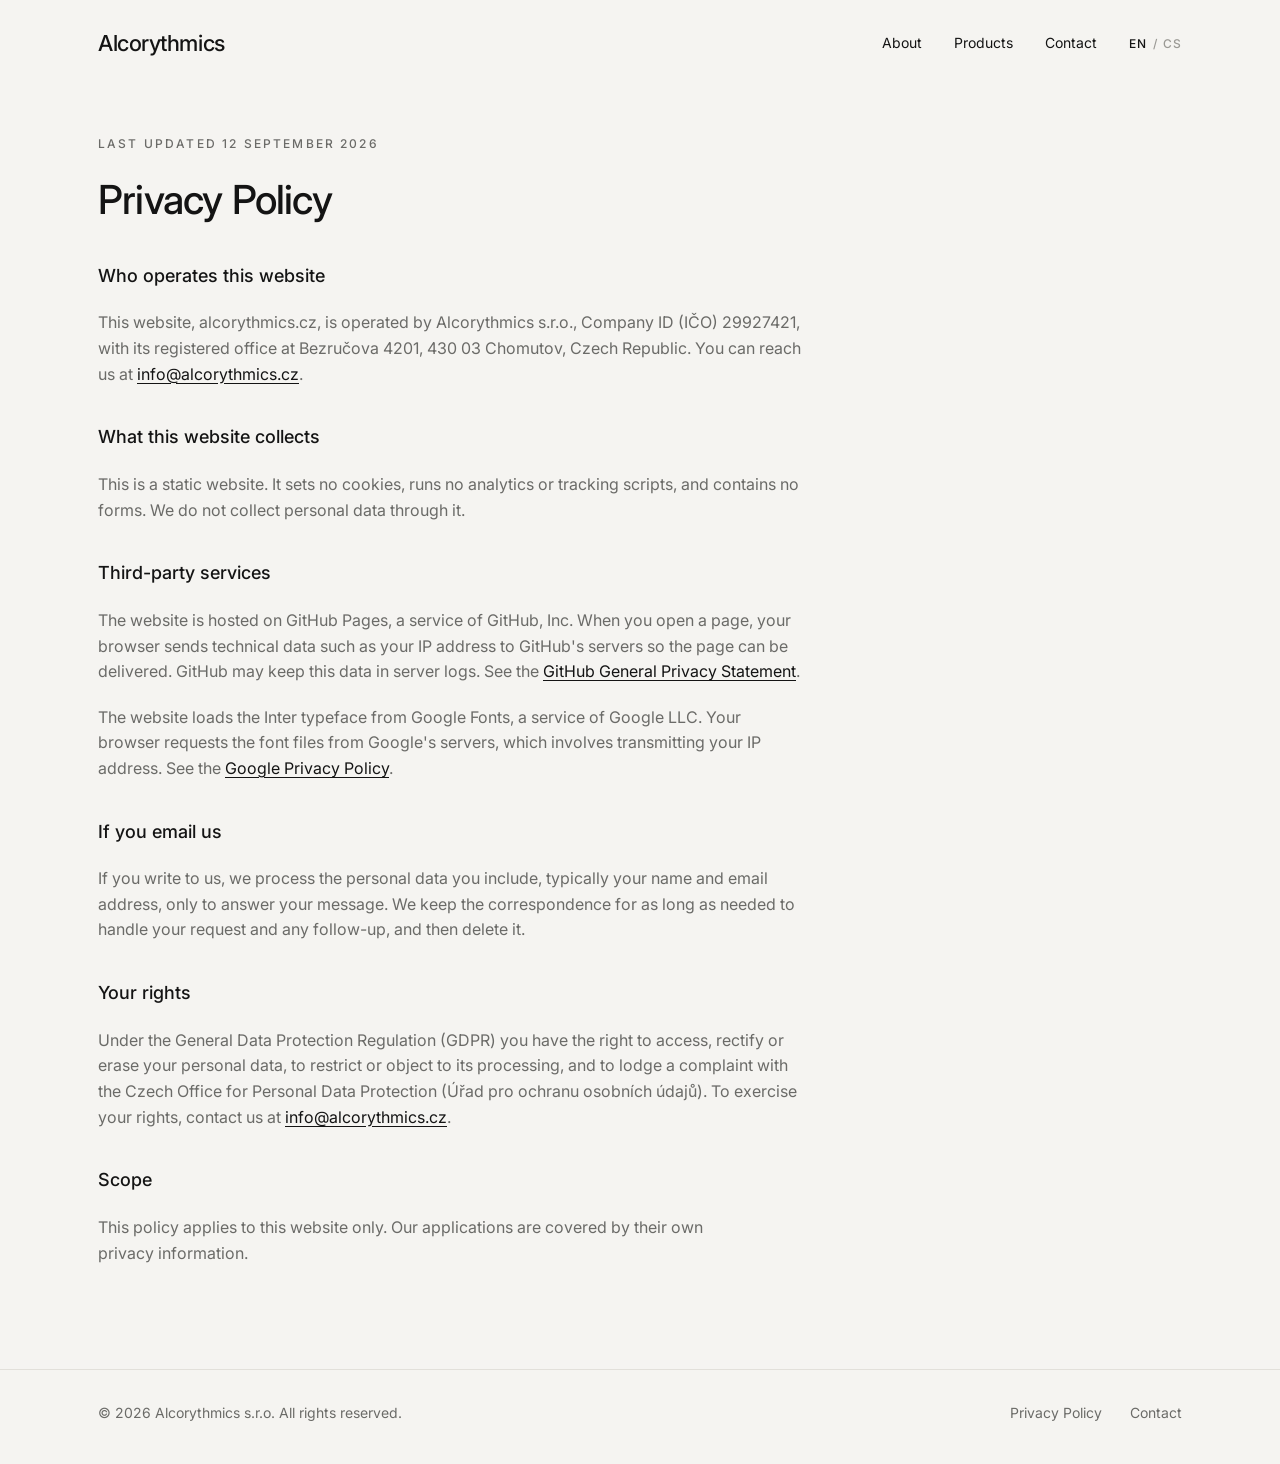
==== privacy.html @ 9e692ae9 "feat: page setup" ====
<!DOCTYPE html>
<html lang="en">
<head>
  <meta charset="utf-8">
  <meta name="viewport" content="width=device-width, initial-scale=1">
  <title>Privacy Policy — Alcorythmics s.r.o.</title>
  <meta name="description" content="Privacy policy for the alcorythmics.cz website operated by Alcorythmics s.r.o.">
  <link rel="canonical" href="https://alcorythmics.cz/privacy.html">
  <link rel="alternate" hreflang="en" href="https://alcorythmics.cz/privacy.html">
  <link rel="alternate" hreflang="cs" href="https://alcorythmics.cz/cs/privacy.html">
  <link rel="alternate" hreflang="x-default" href="https://alcorythmics.cz/privacy.html">
  <meta name="robots" content="noindex, follow">

  <link rel="icon" href="assets/favicon.svg" type="image/svg+xml">
  <link rel="icon" href="assets/favicon.png" sizes="32x32" type="image/png">
  <link rel="apple-touch-icon" href="assets/apple-touch-icon.png">
  <meta name="theme-color" content="#f5f4f1">

  <link rel="preconnect" href="https://fonts.googleapis.com">
  <link rel="preconnect" href="https://fonts.gstatic.com" crossorigin>
  <link rel="stylesheet" href="https://fonts.googleapis.com/css2?family=Inter:wght@400;500;600&display=swap">
  <link rel="stylesheet" href="styles.css">
</head>
<body>
  <a class="skip-link" href="#main">Skip to content</a>

  <header class="site-header">
    <div class="container">
      <a class="wordmark" href="./" aria-label="Alcorythmics — home">Alcorythmics</a>
      <nav class="site-nav" aria-label="Main">
        <a href="./#about">About</a>
        <a href="./#products">Products</a>
        <a href="./#contact">Contact</a>
        <span class="lang-switch" aria-label="Language">
          <a href="privacy.html" lang="en" hreflang="en" aria-current="true">EN</a>
          <span aria-hidden="true">/</span>
          <a href="cs/privacy.html" lang="cs" hreflang="cs">CS</a>
        </span>
      </nav>
    </div>
  </header>

  <main id="main">
    <div class="container">
      <article class="prose">
        <p class="eyebrow">Last updated 12 September 2026</p>
        <h1>Privacy Policy</h1>

        <h2>Who operates this website</h2>
        <p>This website, alcorythmics.cz, is operated by Alcorythmics s.r.o., Company ID (IČO) 29927421, with its registered office at Bezručova 4201, 430 03 Chomutov, Czech Republic. You can reach us at <a href="mailto:info@alcorythmics.cz">info@alcorythmics.cz</a>.</p>

        <h2>What this website collects</h2>
        <p>This is a static website. It sets no cookies, runs no analytics or tracking scripts, and contains no forms. We do not collect personal data through it.</p>

        <h2>Third-party services</h2>
        <p>The website is hosted on GitHub Pages, a service of GitHub, Inc. When you open a page, your browser sends technical data such as your IP address to GitHub's servers so the page can be delivered. GitHub may keep this data in server logs. See the <a href="https://docs.github.com/en/site-policy/privacy-policies/github-general-privacy-statement" rel="noopener">GitHub General Privacy Statement</a>.</p>
        <p>The website loads the Inter typeface from Google Fonts, a service of Google LLC. Your browser requests the font files from Google's servers, which involves transmitting your IP address. See the <a href="https://policies.google.com/privacy" rel="noopener">Google Privacy Policy</a>.</p>

        <h2>If you email us</h2>
        <p>If you write to us, we process the personal data you include, typically your name and email address, only to answer your message. We keep the correspondence for as long as needed to handle your request and any follow-up, and then delete it.</p>

        <h2>Your rights</h2>
        <p>Under the General Data Protection Regulation (GDPR) you have the right to access, rectify or erase your personal data, to restrict or object to its processing, and to lodge a complaint with the Czech Office for Personal Data Protection (Úřad pro ochranu osobních údajů). To exercise your rights, contact us at <a href="mailto:info@alcorythmics.cz">info@alcorythmics.cz</a>.</p>

        <h2>Scope</h2>
        <p>This policy applies to this website only. Our applications are covered by their own privacy information.</p>
      </article>
    </div>
  </main>

  <footer class="site-footer">
    <div class="container">
      <p>© 2026 Alcorythmics s.r.o. All rights reserved.</p>
      <nav class="footer-links" aria-label="Footer">
        <a href="privacy.html">Privacy Policy</a>
        <a href="./#contact">Contact</a>
      </nav>
    </div>
  </footer>
</body>
</html>
---- styles.css ----
/* Alcorythmics s.r.o. — site styles
   Adjust the look by editing the variables below. */

:root {
  /* Typography */
  --font-sans: "Inter", system-ui, -apple-system, "Segoe UI", Roboto, "Helvetica Neue", Arial, sans-serif;
  --text-xs: 0.75rem;
  --text-sm: 0.875rem;
  --text-base: 1rem;
  --text-md: 1.125rem;
  --text-lg: 1.375rem;
  --text-xl: clamp(1.75rem, 1.25rem + 2vw, 2.5rem);
  --text-2xl: clamp(2.5rem, 1.5rem + 4.5vw, 4.75rem);
  --leading-tight: 1.05;
  --leading-snug: 1.3;
  --leading-normal: 1.6;
  --tracking-wide: 0.18em;

  /* Colors */
  --color-bg: #f5f4f1;
  --color-surface: #ffffff;
  --color-text: #141414;
  --color-text-muted: #6b6b68;
  --color-text-faint: #9a9994;
  --color-border: #e2e0da;
  --color-dark: #171717;
  --color-dark-text: #f5f4f1;
  --color-dark-muted: #b3b2ad;
  --color-dark-border: #2e2e2e;
  --color-accent: #141414;
  --color-focus: #2f5fd1;

  /* Layout */
  --max-width: 1180px;
  --gutter: clamp(1.25rem, 5vw, 3rem);
  --section-gap: clamp(4rem, 8vw, 7.5rem);
  --block-gap: clamp(2rem, 4vw, 3rem);
  --radius-sm: 6px;
  --radius-md: 12px;
  --radius-lg: 20px;

  /* Motion */
  --ease: cubic-bezier(0.2, 0.7, 0.2, 1);
  --duration: 180ms;
}

/* Reset ------------------------------------------------------------------ */

*,
*::before,
*::after {
  box-sizing: border-box;
}

html {
  -webkit-text-size-adjust: 100%;
  scroll-behavior: smooth;
}

body {
  margin: 0;
  font-family: var(--font-sans);
  font-size: var(--text-base);
  line-height: var(--leading-normal);
  color: var(--color-text);
  background: var(--color-bg);
  -webkit-font-smoothing: antialiased;
  text-rendering: optimizeLegibility;
}

h1, h2, h3, p, address {
  margin: 0;
}

address {
  font-style: normal;
}

a {
  color: inherit;
  text-decoration: none;
  transition: color var(--duration) var(--ease), opacity var(--duration) var(--ease);
}

a:hover {
  color: var(--color-text-muted);
}

:focus-visible {
  outline: 2px solid var(--color-focus);
  outline-offset: 3px;
  border-radius: 2px;
}

svg {
  display: block;
}

/* Utilities -------------------------------------------------------------- */

.container {
  width: 100%;
  max-width: var(--max-width);
  margin-inline: auto;
  padding-inline: var(--gutter);
}

.eyebrow {
  font-size: var(--text-xs);
  font-weight: 500;
  letter-spacing: var(--tracking-wide);
  text-transform: uppercase;
  color: var(--color-text-faint);
}

.visually-hidden {
  position: absolute;
  width: 1px;
  height: 1px;
  padding: 0;
  margin: -1px;
  overflow: hidden;
  clip: rect(0 0 0 0);
  white-space: nowrap;
  border: 0;
}

.skip-link {
  position: absolute;
  top: -100%;
  left: var(--gutter);
  padding: 0.5rem 0.75rem;
  background: var(--color-text);
  color: var(--color-bg);
  border-radius: var(--radius-sm);
  z-index: 100;
}

.skip-link:focus {
  top: 0.75rem;
  color: var(--color-bg);
}

/* Buttons ---------------------------------------------------------------- */

.button {
  display: inline-flex;
  align-items: center;
  gap: 0.75rem;
  padding: 0.85rem 1.25rem;
  font-size: var(--text-sm);
  font-weight: 500;
  border-radius: var(--radius-sm);
  border: 1px solid transparent;
  transition: background-color var(--duration) var(--ease), color var(--duration) var(--ease), border-color var(--duration) var(--ease), transform var(--duration) var(--ease);
}

.button svg {
  transition: transform var(--duration) var(--ease);
}

.button:hover svg {
  transform: translateX(3px);
}

.button--primary {
  background: var(--color-accent);
  color: var(--color-bg);
}

.button--primary:hover {
  background: #2a2a2a;
  color: var(--color-bg);
}

.button--outline {
  border-color: var(--color-dark-border);
  color: var(--color-dark-text);
}

.button--outline:hover {
  border-color: var(--color-dark-muted);
  color: var(--color-dark-text);
}

/* Header ----------------------------------------------------------------- */

.site-header {
  padding-block: 1.5rem;
}

.site-header .container {
  display: flex;
  flex-wrap: wrap;
  align-items: center;
  justify-content: space-between;
  gap: 1rem 2rem;
}

.wordmark {
  font-size: var(--text-lg);
  font-weight: 500;
  letter-spacing: -0.02em;
}

.site-nav {
  display: flex;
  flex-wrap: wrap;
  align-items: center;
  gap: 0.25rem 2rem;
  font-size: var(--text-sm);
}

.site-nav a {
  padding-block: 0.5rem;
}

.lang-switch {
  display: inline-flex;
  align-items: center;
  gap: 0.35rem;
  font-size: var(--text-xs);
  font-weight: 500;
  letter-spacing: 0.08em;
  text-transform: uppercase;
  color: var(--color-text-faint);
}

.lang-switch a[aria-current="true"] {
  color: var(--color-text);
}

/* Hero ------------------------------------------------------------------- */

.hero {
  padding-block: var(--section-gap) var(--section-gap);
}

.hero .container {
  display: grid;
  grid-template-columns: minmax(0, 1fr);
  gap: var(--block-gap);
  align-items: end;
}

.hero__content {
  display: flex;
  flex-direction: column;
  align-items: flex-start;
  gap: 1.5rem;
  max-width: 42rem;
}

.hero__title {
  font-size: var(--text-2xl);
  font-weight: 500;
  line-height: var(--leading-tight);
  letter-spacing: -0.03em;
  text-wrap: balance;
}

/* Czech copy runs longer; keep the headline to a similar number of lines. */
html[lang="cs"] .hero__title {
  font-size: clamp(2.25rem, 1.25rem + 4vw, 4.25rem);
}

.hero__lead {
  font-size: var(--text-md);
  color: var(--color-text-muted);
  max-width: 32rem;
  text-wrap: pretty;
}

.hero__aside {
  display: none;
}

@media (min-width: 900px) {
  .hero .container {
    grid-template-columns: minmax(0, 3fr) minmax(0, 2fr);
  }

  .hero__aside {
    display: flex;
    flex-direction: column;
    align-items: flex-end;
    gap: 0.35rem;
    padding-top: 1.5rem;
    border-top: 1px solid var(--color-border);
    text-align: right;
    font-size: var(--text-xs);
    font-weight: 500;
    letter-spacing: var(--tracking-wide);
    text-transform: uppercase;
    color: var(--color-text-faint);
  }
}

/* Sections --------------------------------------------------------------- */

.section {
  padding-block: 0 var(--section-gap);
}

.section__header {
  display: flex;
  flex-direction: column;
  gap: 1rem;
  max-width: 44rem;
  margin-bottom: var(--block-gap);
}

.section__title {
  font-size: var(--text-xl);
  font-weight: 500;
  line-height: var(--leading-snug);
  letter-spacing: -0.02em;
  text-wrap: balance;
}

.section__lead {
  font-size: var(--text-md);
  color: var(--color-text-muted);
  text-wrap: pretty;
}

/* About: three columns */

.pillars {
  display: grid;
  grid-template-columns: minmax(0, 1fr);
  gap: 2rem;
  padding-top: var(--block-gap);
  border-top: 1px solid var(--color-border);
  list-style: none;
  padding-left: 0;
  margin: 0;
}

.pillar {
  display: flex;
  flex-direction: column;
  gap: 0.85rem;
}

.pillar svg {
  color: var(--color-text);
}

.pillar h3 {
  font-size: var(--text-md);
  font-weight: 500;
  letter-spacing: -0.01em;
}

.pillar p {
  color: var(--color-text-muted);
  max-width: 24rem;
  text-wrap: pretty;
}

@media (min-width: 720px) {
  .pillars {
    grid-template-columns: repeat(3, minmax(0, 1fr));
    gap: 3rem;
  }

  .pillar + .pillar {
    padding-left: 3rem;
    border-left: 1px solid var(--color-border);
  }
}

/* Products: dark band per product */

.product {
  background: var(--color-dark);
  color: var(--color-dark-text);
  border-radius: var(--radius-lg);
  padding: clamp(2.5rem, 5vw, 4.5rem) clamp(1.5rem, 4vw, 4rem);
  display: grid;
  grid-template-columns: minmax(0, 1fr);
  gap: var(--block-gap);
  align-items: center;
}

.product + .product {
  margin-top: 1.5rem;
}

.product .eyebrow {
  color: var(--color-dark-muted);
}

.product__content {
  display: flex;
  flex-direction: column;
  align-items: flex-start;
  gap: 1.25rem;
  max-width: 30rem;
}

.product__title {
  font-size: var(--text-2xl);
  font-weight: 500;
  line-height: var(--leading-tight);
  letter-spacing: -0.03em;
}

.product__description {
  color: var(--color-dark-muted);
  font-size: var(--text-md);
  text-wrap: pretty;
}

.product__status {
  display: inline-flex;
  align-items: center;
  gap: 0.5rem;
  font-size: var(--text-xs);
  font-weight: 500;
  letter-spacing: 0.08em;
  text-transform: uppercase;
  color: var(--color-dark-text);
  padding: 0.4rem 0.75rem;
  border: 1px solid var(--color-dark-border);
  border-radius: 999px;
}

.product__status::before {
  content: "";
  width: 6px;
  height: 6px;
  border-radius: 50%;
  background: currentColor;
}

/* Device silhouette (no invented UI inside) */

.device {
  justify-self: center;
  width: min(100%, 260px);
  aspect-ratio: 9 / 19;
  border: 1.5px solid var(--color-dark-border);
  border-radius: 38px;
  padding: 10px;
  background: linear-gradient(180deg, #1d1d1d, #141414);
  box-shadow: 0 30px 60px -30px rgba(0, 0, 0, 0.8);
}

.device__screen {
  height: 100%;
  border-radius: 28px;
  background: #101010;
  border: 1px solid #222;
  display: flex;
  flex-direction: column;
  align-items: center;
  justify-content: center;
  gap: 0.6rem;
  text-align: center;
  padding: 1.5rem;
}

.device__name {
  font-size: var(--text-lg);
  font-weight: 500;
  letter-spacing: -0.02em;
}

.device__note {
  font-size: var(--text-xs);
  letter-spacing: 0.08em;
  text-transform: uppercase;
  color: var(--color-dark-muted);
}

@media (min-width: 800px) {
  .product {
    grid-template-columns: minmax(0, 1.2fr) minmax(0, 1fr);
  }
}

/* Contact + company ------------------------------------------------------ */

.contact-grid {
  display: grid;
  grid-template-columns: minmax(0, 1fr);
  gap: 2.5rem;
  padding-top: var(--block-gap);
  border-top: 1px solid var(--color-border);
}

.contact-block {
  display: flex;
  flex-direction: column;
  gap: 0.85rem;
}

.contact-block h2,
.contact-block h3 {
  font-size: var(--text-md);
  font-weight: 500;
  letter-spacing: -0.01em;
}

.contact-block p {
  color: var(--color-text-muted);
  text-wrap: pretty;
}

.contact-email {
  display: inline-flex;
  align-items: center;
  gap: 0.75rem;
  font-size: var(--text-md);
  font-weight: 500;
  margin-top: 0.5rem;
}

.company dl {
  margin: 0;
  display: grid;
  grid-template-columns: max-content minmax(0, 1fr);
  gap: 0.35rem 1.25rem;
  color: var(--color-text-muted);
}

.company dt {
  color: var(--color-text-faint);
}

.company dd {
  margin: 0;
}

.company .legal-name {
  font-weight: 500;
  color: var(--color-text);
}

@media (min-width: 800px) {
  .contact-grid {
    grid-template-columns: minmax(0, 1fr) minmax(0, 1.3fr);
    gap: 3rem;
  }

  .contact-grid > * + * {
    padding-left: 3rem;
    border-left: 1px solid var(--color-border);
  }
}

/* Footer ----------------------------------------------------------------- */

.site-footer {
  border-top: 1px solid var(--color-border);
  padding-block: 2rem 2.5rem;
  font-size: var(--text-sm);
  color: var(--color-text-muted);
}

.site-footer .container {
  display: flex;
  flex-wrap: wrap;
  justify-content: space-between;
  gap: 1rem 2rem;
}

.footer-links {
  display: flex;
  flex-wrap: wrap;
  gap: 0.5rem 1.75rem;
}

/* Legal page ------------------------------------------------------------- */

.prose {
  max-width: 44rem;
  padding-block: var(--block-gap) var(--section-gap);
  display: flex;
  flex-direction: column;
  gap: 1.25rem;
}

.prose h1 {
  font-size: var(--text-xl);
  font-weight: 500;
  letter-spacing: -0.02em;
  line-height: var(--leading-snug);
}

.prose h2 {
  font-size: var(--text-md);
  font-weight: 500;
  margin-top: 1rem;
}

.prose p {
  color: var(--color-text-muted);
  text-wrap: pretty;
}

.prose a {
  color: var(--color-text);
  text-decoration: underline;
  text-underline-offset: 0.2em;
}

/* Motion ----------------------------------------------------------------- */

@media (prefers-reduced-motion: reduce) {
  html {
    scroll-behavior: auto;
  }

  *,
  *::before,
  *::after {
    transition: none !important;
  }
}
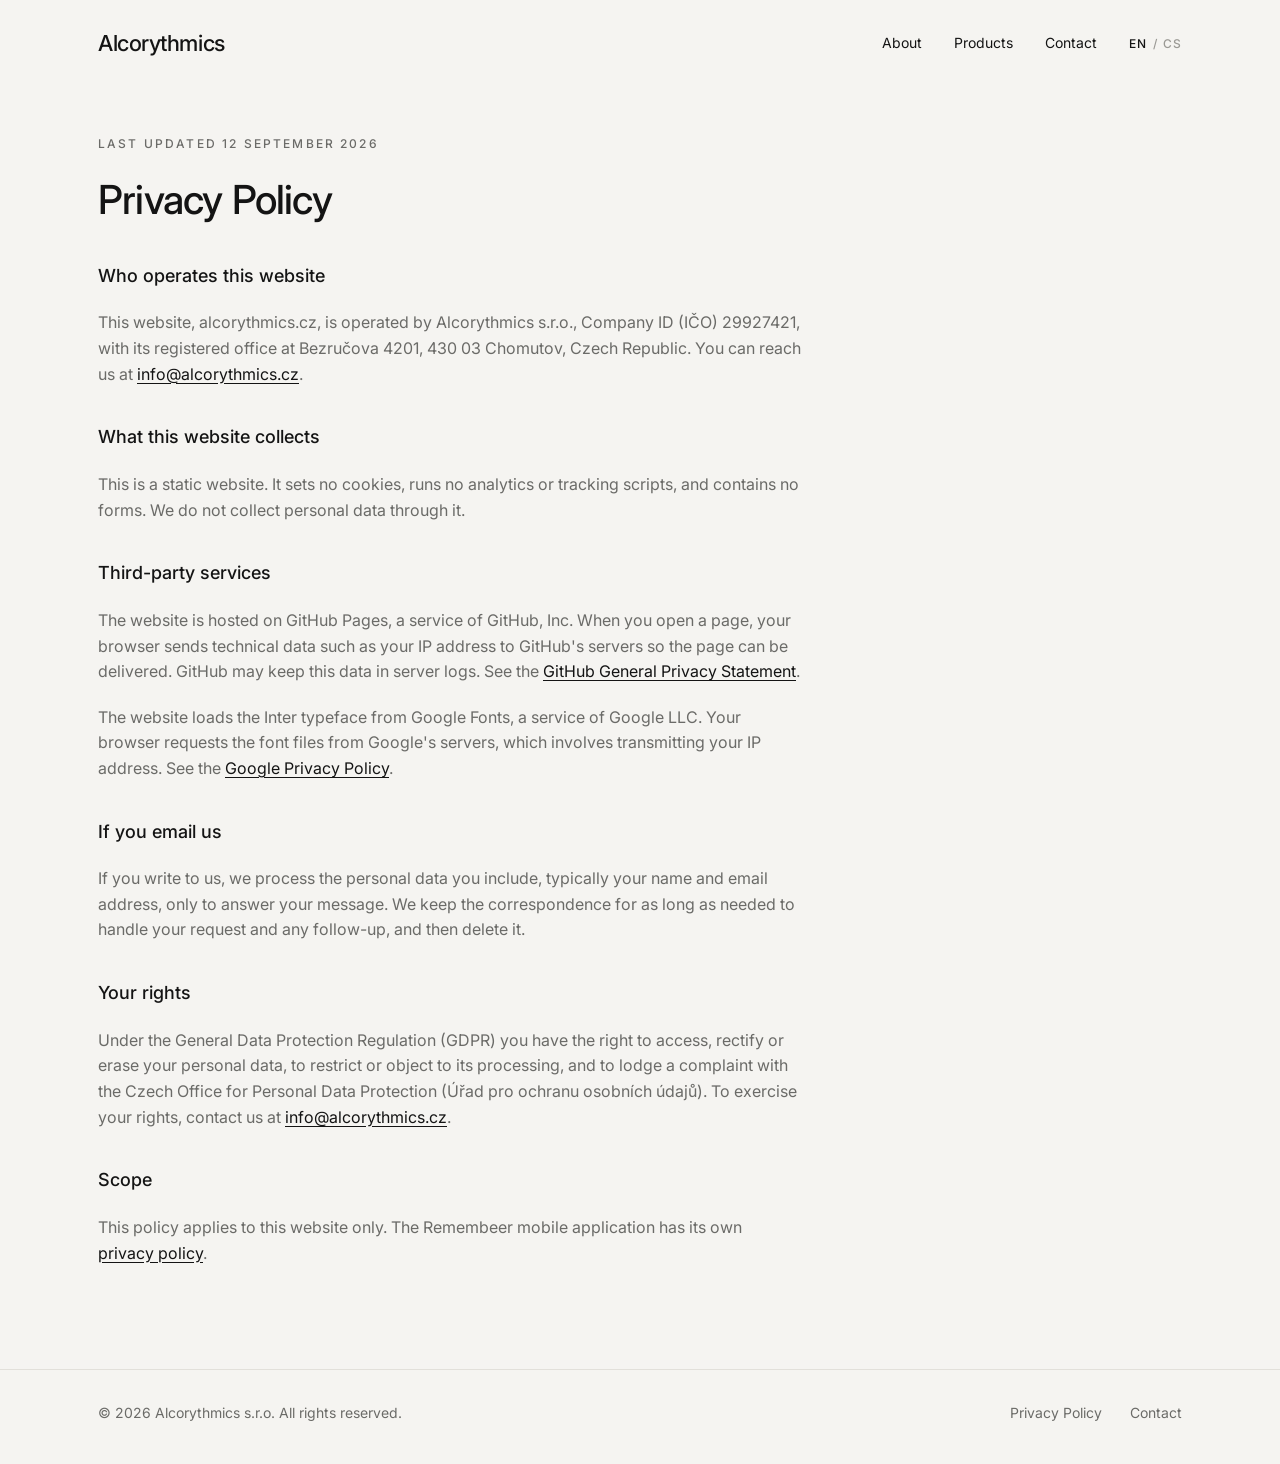
==== commit e9cc562d: "feat: remembeer privacy policy" ====
--- a/privacy.html
+++ b/privacy.html
@@ -63,7 +63,7 @@
         <p>Under the General Data Protection Regulation (GDPR) you have the right to access, rectify or erase your personal data, to restrict or object to its processing, and to lodge a complaint with the Czech Office for Personal Data Protection (Úřad pro ochranu osobních údajů). To exercise your rights, contact us at <a href="mailto:info@alcorythmics.cz">info@alcorythmics.cz</a>.</p>
 
         <h2>Scope</h2>
-        <p>This policy applies to this website only. Our applications are covered by their own privacy information.</p>
+        <p>This policy applies to this website only. The Remembeer mobile application has its own <a href="remembeer/privacy.html">privacy policy</a>.</p>
       </article>
     </div>
   </main>
